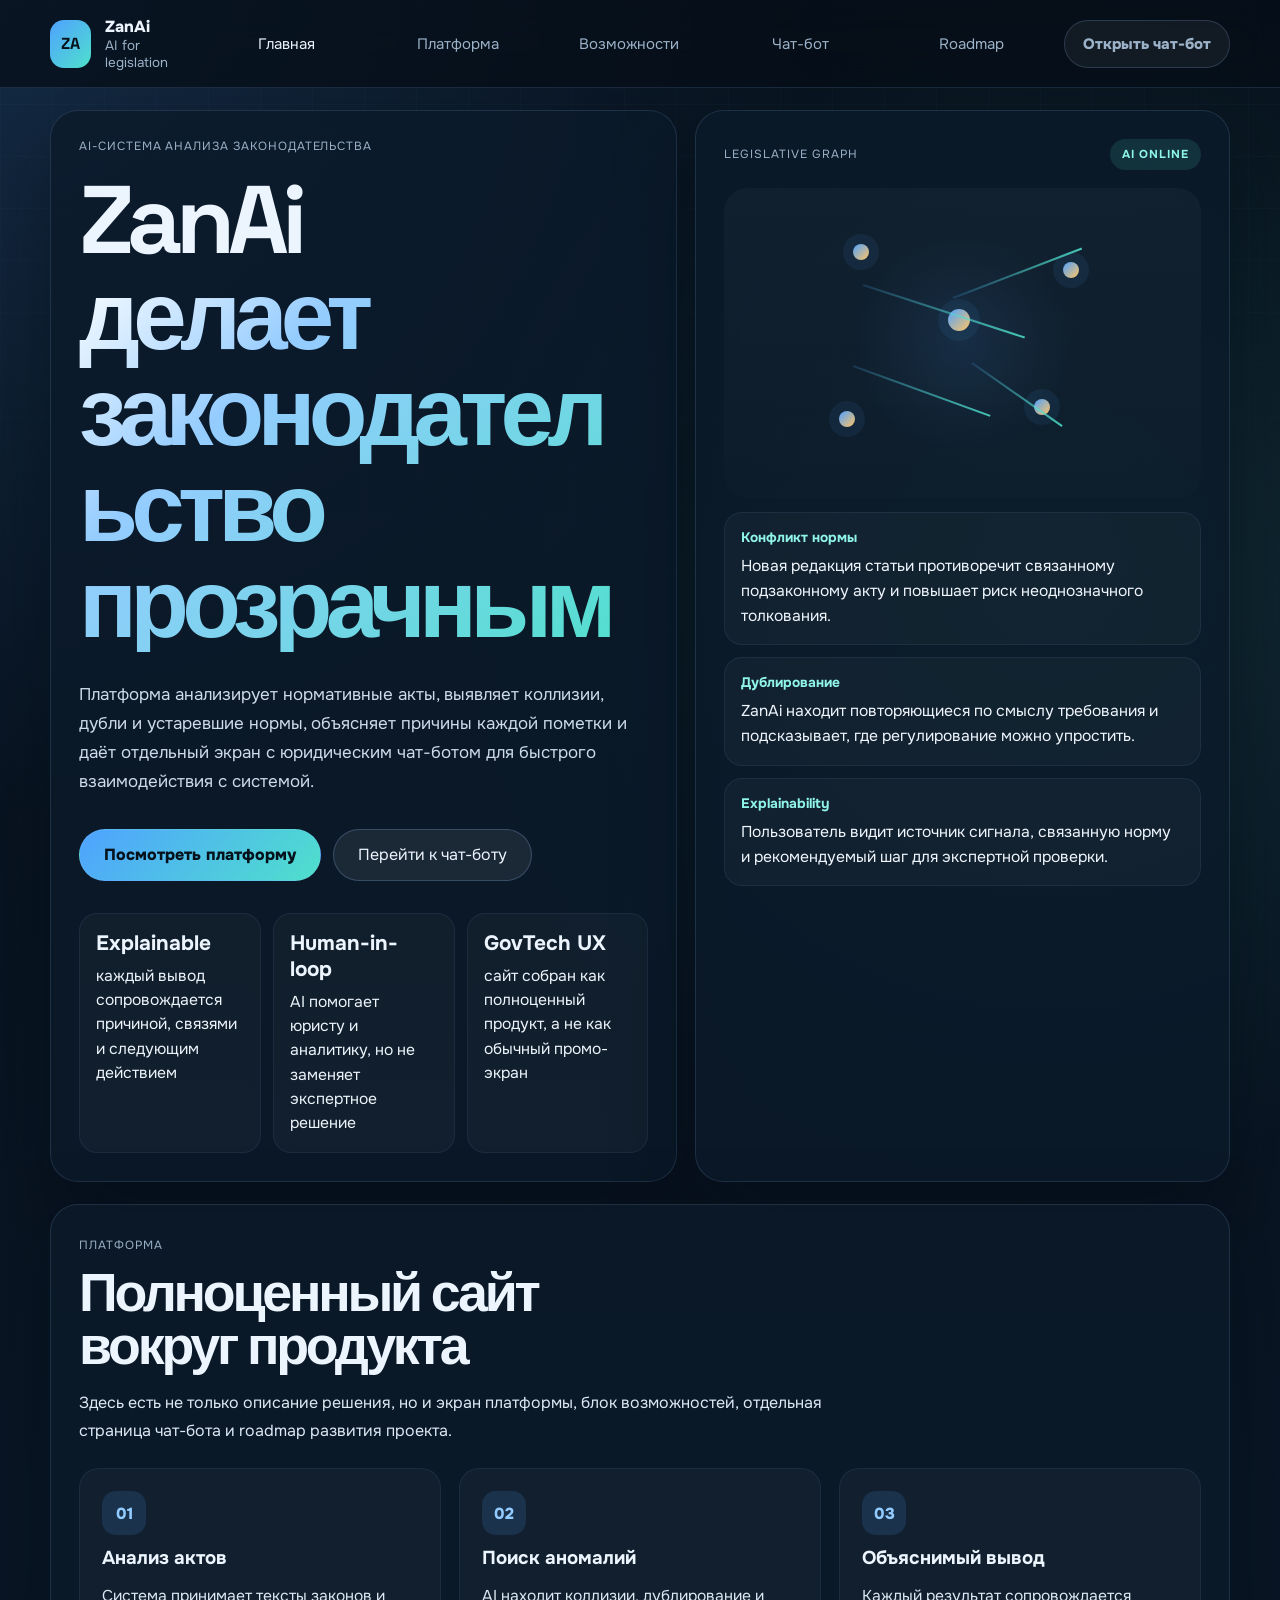
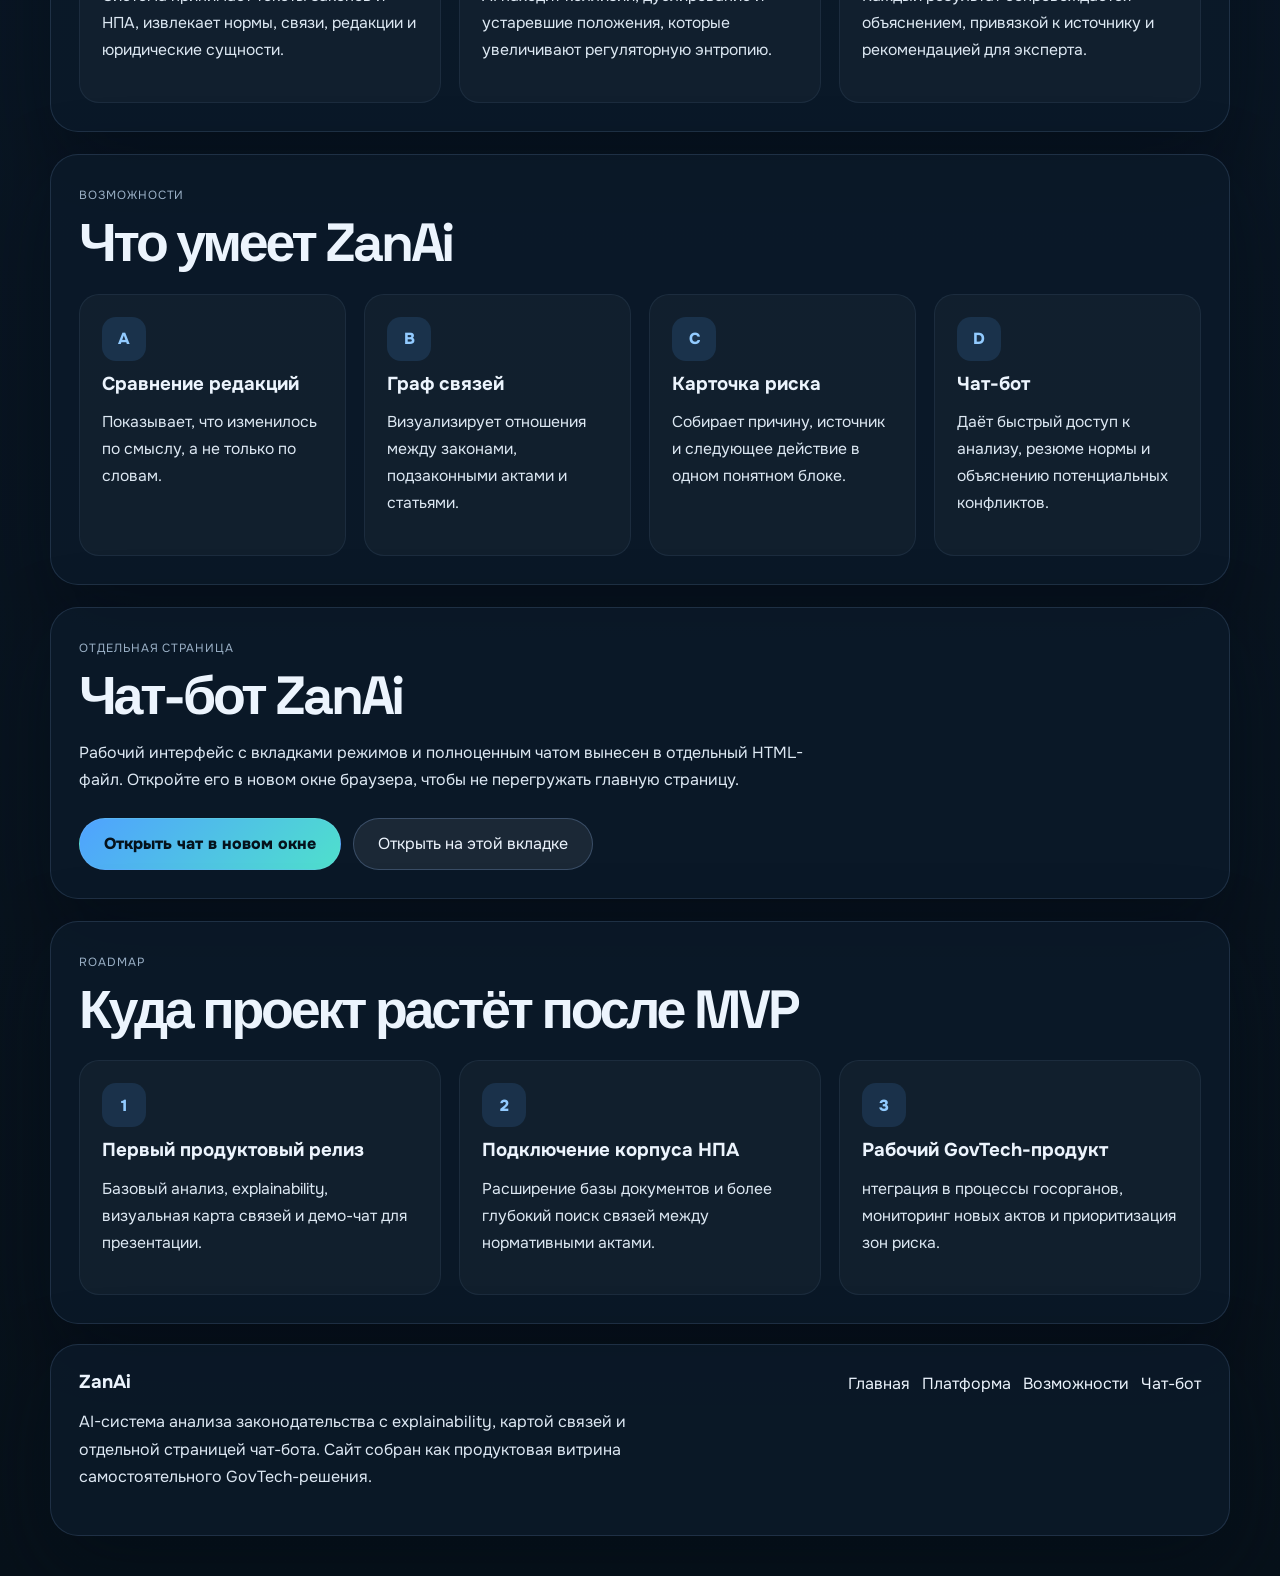
==== index.html @ b6b5cce9 "Add frontend analyze/compare flows and legal analysis backend" ====
<!DOCTYPE html>
<html lang="ru">
  <head>
    <meta charset="UTF-8" />
    <meta name="viewport" content="width=device-width, initial-scale=1.0" />
    <title>ZanAi | AI-система анализа законодательства</title>
    <meta
      name="description"
      content="ZanAi — AI-платформа для анализа законов, поиска коллизий, explainability и работы с юридическим чат-ботом."
    />
    <link rel="preconnect" href="https://fonts.googleapis.com" />
    <link rel="preconnect" href="https://fonts.gstatic.com" crossorigin />
    <link
      href="https://fonts.googleapis.com/css2?family=Onest:wght@400;500;600;700;800&family=Space+Grotesk:wght@500;700&display=swap"
      rel="stylesheet"
    />
    <link rel="stylesheet" href="./styles.css" />
  </head>
  <body>
    <header class="topbar">
      <div class="topbar-inner">
        <a class="brand" href="#home">
          <span class="brand-mark">ZA</span>
          <span>
            <span class="brand-name">ZanAi</span>
            <span class="brand-sub">AI for legislation</span>
          </span>
        </a>

        <nav class="nav-links">
          <a href="#home">Главная</a>
          <a href="#platform">Платформа</a>
          <a href="#features">Возможности</a>
          <a href="./chat.html" target="_blank" rel="noopener">Чат-бот</a>
          <a href="#roadmap">Roadmap</a>
          <a class="nav-cta" href="./chat.html" target="_blank" rel="noopener">Открыть чат-бот</a>
        </nav>
      </div>
    </header>

    <main>
      <section class="hero container" id="home">
        <div class="hero-grid">
          <div class="panel hero-copy reveal">
            <div class="eyebrow">AI-система анализа законодательства</div>
            <h1>
              ZanAi
              <span class="headline-accent">делает<br />законодательство<br />прозрачным</span>
            </h1>
            <p class="hero-text">
              Платформа анализирует нормативные акты, выявляет коллизии, дубли и устаревшие
              нормы, объясняет причины каждой пометки и даёт отдельный экран с юридическим
              чат-ботом для быстрого взаимодействия с системой.
            </p>

            <div class="hero-actions">
              <a class="button button-primary" href="#platform">Посмотреть платформу</a>
              <a class="button button-secondary" href="./chat.html" target="_blank" rel="noopener">Перейти к чат-боту</a>
            </div>

            <div class="metrics">
              <div class="metric">
                <strong>Explainable</strong>
                <span>каждый вывод сопровождается причиной, связями и следующим действием</span>
              </div>
              <div class="metric">
                <strong>Human-in-loop</strong>
                <span>AI помогает юристу и аналитику, но не заменяет экспертное решение</span>
              </div>
              <div class="metric">
                <strong>GovTech UX</strong>
                <span>сайт собран как полноценный продукт, а не как обычный промо-экран</span>
              </div>
            </div>
          </div>

          <div class="panel hero-visual reveal">
            <div class="panel-top">
              <span>Legislative Graph</span>
              <span class="status">AI online</span>
            </div>

            <div class="graph" aria-hidden="true">
              <span class="node node-main"></span>
              <span class="node node-a"></span>
              <span class="node node-b"></span>
              <span class="node node-c"></span>
              <span class="node node-d"></span>
              <span class="edge edge-a"></span>
              <span class="edge edge-b"></span>
              <span class="edge edge-c"></span>
              <span class="edge edge-d"></span>
            </div>

            <div class="insight-list">
              <div class="insight">
                <strong>Конфликт нормы</strong>
                <p>Новая редакция статьи противоречит связанному подзаконному акту и повышает риск неоднозначного толкования.</p>
              </div>
              <div class="insight">
                <strong>Дублирование</strong>
                <p>ZanAi находит повторяющиеся по смыслу требования и подсказывает, где регулирование можно упростить.</p>
              </div>
              <div class="insight">
                <strong>Explainability</strong>
                <p>Пользователь видит источник сигнала, связанную норму и рекомендуемый шаг для экспертной проверки.</p>
              </div>
            </div>
          </div>
        </div>
      </section>

      <section class="section container" id="platform">
        <div class="section-panel reveal">
          <div class="section-header">
            <span class="section-kicker">Платформа</span>
            <h2>Полноценный сайт вокруг продукта</h2>
            <p>
              Здесь есть не только описание решения, но и экран платформы, блок возможностей,
              отдельная страница чат-бота и roadmap развития проекта.
            </p>
          </div>

          <div class="grid-3">
            <article class="card">
              <span class="card-badge">01</span>
              <h3>Анализ актов</h3>
              <p>Система принимает тексты законов и НПА, извлекает нормы, связи, редакции и юридические сущности.</p>
            </article>
            <article class="card">
              <span class="card-badge">02</span>
              <h3>Поиск аномалий</h3>
              <p>AI находит коллизии, дублирование и устаревшие положения, которые увеличивают регуляторную энтропию.</p>
            </article>
            <article class="card">
              <span class="card-badge">03</span>
              <h3>Объяснимый вывод</h3>
              <p>Каждый результат сопровождается объяснением, привязкой к источнику и рекомендацией для эксперта.</p>
            </article>
          </div>
        </div>
      </section>

      <section class="section container" id="features">
        <div class="section-panel reveal">
          <div class="section-header">
            <span class="section-kicker">Возможности</span>
            <h2>Что умеет ZanAi</h2>
          </div>

          <div class="grid-4">
            <article class="card">
              <span class="card-badge">A</span>
              <h3>Сравнение редакций</h3>
              <p>Показывает, что изменилось по смыслу, а не только по словам.</p>
            </article>
            <article class="card">
              <span class="card-badge">B</span>
              <h3>Граф связей</h3>
              <p>Визуализирует отношения между законами, подзаконными актами и статьями.</p>
            </article>
            <article class="card">
              <span class="card-badge">C</span>
              <h3>Карточка риска</h3>
              <p>Собирает причину, источник и следующее действие в одном понятном блоке.</p>
            </article>
            <article class="card">
              <span class="card-badge">D</span>
              <h3>Чат-бот</h3>
              <p>Даёт быстрый доступ к анализу, резюме нормы и объяснению потенциальных конфликтов.</p>
            </article>
          </div>
        </div>
      </section>

      <section class="section container" id="chatbot">
        <div class="section-panel reveal">
          <div class="section-header">
            <span class="section-kicker">Отдельная страница</span>
            <h2>Чат-бот ZanAi</h2>
            <p>
              Рабочий интерфейс с вкладками режимов и полноценным чатом вынесен в отдельный HTML-файл.
              Откройте его в новом окне браузера, чтобы не перегружать главную страницу.
            </p>
          </div>

          <div class="hero-actions chatbot-cta-row">
            <a class="button button-primary" href="./chat.html" target="_blank" rel="noopener">
              Открыть чат в новом окне
            </a>
            <a class="button button-secondary" href="./chat.html">Открыть на этой вкладке</a>
          </div>
        </div>
      </section>

      <section class="section container" id="roadmap">
        <div class="section-panel reveal">
          <div class="section-header">
            <span class="section-kicker">Roadmap</span>
            <h2>Куда проект растёт после MVP</h2>
          </div>

          <div class="grid-3">
            <article class="card">
              <span class="card-badge">1</span>
              <h3>Первый продуктовый релиз</h3>
              <p>Базовый анализ, explainability, визуальная карта связей и демо-чат для презентации.</p>
            </article>
            <article class="card">
              <span class="card-badge">2</span>
              <h3>Подключение корпуса НПА</h3>
              <p>Расширение базы документов и более глубокий поиск связей между нормативными актами.</p>
            </article>
            <article class="card">
              <span class="card-badge">3</span>
              <h3>Рабочий GovTech-продукт</h3>
              <p>нтеграция в процессы госорганов, мониторинг новых актов и приоритизация зон риска.</p>
            </article>
          </div>
        </div>
      </section>
    </main>

    <footer class="footer container">
      <div class="footer-grid reveal">
        <div>
          <h3>ZanAi</h3>
          <p class="footer-copy">
            AI-система анализа законодательства с explainability, картой связей и отдельной страницей чат-бота.
            Сайт собран как продуктовая витрина самостоятельного GovTech-решения.
          </p>
        </div>
        <div class="footer-links">
          <a href="#home">Главная</a>
          <a href="#platform">Платформа</a>
          <a href="#features">Возможности</a>
          <a href="./chat.html" target="_blank" rel="noopener">Чат-бот</a>
        </div>
      </div>
    </footer>

        <script src="./script.js"></script>
  </body>
</html>
---- styles.css ----
:root {
        --bg: #08121f;
        --bg-soft: #0d1c2f;
        --panel: rgba(12, 26, 42, 0.82);
        --panel-soft: rgba(255, 255, 255, 0.03);
        --line: rgba(154, 198, 255, 0.14);
        --text: #ecf4fd;
        --muted: #9cb2c8;
        --blue: #4fa2ff;
        --cyan: #4fe0cc;
        --gold: #ffc466;
        --shadow: 0 30px 80px rgba(2, 10, 19, 0.45);
        --radius-xl: 28px;
        --radius-lg: 22px;
        --radius-md: 16px;
        --container: min(1180px, calc(100% - 32px));
      }

      * {
        box-sizing: border-box;
      }

      html {
        scroll-behavior: smooth;
      }

      body {
        margin: 0;
        font-family: "Onest", sans-serif;
        color: var(--text);
        background:
          radial-gradient(circle at top left, rgba(79, 162, 255, 0.18), transparent 24%),
          radial-gradient(circle at 82% 18%, rgba(79, 224, 204, 0.13), transparent 22%),
          linear-gradient(180deg, #07111c 0%, #091624 48%, #07111a 100%);
        overflow-x: hidden;
      }

      img,
      svg,
      canvas {
        max-width: 100%;
        height: auto;
      }

      body::before {
        content: "";
        position: fixed;
        inset: 0;
        background-image:
          linear-gradient(rgba(154, 198, 255, 0.04) 1px, transparent 1px),
          linear-gradient(90deg, rgba(154, 198, 255, 0.04) 1px, transparent 1px);
        background-size: 52px 52px;
        mask-image: linear-gradient(180deg, rgba(0, 0, 0, 0.8), transparent 88%);
        pointer-events: none;
      }

      .container {
        width: var(--container);
        margin: 0 auto;
      }

      .topbar {
        position: sticky;
        top: 0;
        z-index: 20;
        background: rgba(6, 14, 24, 0.74);
        backdrop-filter: blur(18px);
        border-bottom: 1px solid var(--line);
      }

      .topbar-inner {
        width: var(--container);
        margin: 0 auto;
        padding: 16px 0;
        display: flex;
        align-items: center;
        justify-content: space-between;
        gap: 16px;
      }

      .brand {
        display: flex;
        align-items: center;
        gap: 14px;
        color: var(--text);
        text-decoration: none;
      }

      .brand-mark {
        width: 48px;
        height: 48px;
        border-radius: 14px;
        display: inline-flex;
        align-items: center;
        justify-content: center;
        background: linear-gradient(135deg, var(--blue), var(--cyan));
        color: #07111c;
        font-family: "Space Grotesk", sans-serif;
        font-weight: 800;
      }

      .brand-name {
        display: block;
        font-weight: 800;
      }

      .brand-sub {
        display: block;
        color: var(--muted);
        font-size: 0.84rem;
      }

.nav-links {
  display: flex;
  align-items: center;
  gap: 14px;
  flex-wrap: wrap;
  justify-content: space-between;
  width: 100%;
  flex: 1 1 auto;
}

.nav-links a {
  text-decoration: none;
  color: var(--muted);
  font-size: 0.94rem;
  white-space: nowrap;
}

.nav-links a:not(.nav-cta) {
  flex: 1 1 0;
  justify-content: center;
  display: inline-flex;
}

      .nav-links a:hover,
      .nav-links a.active-link {
        color: var(--text);
      }

      .nav-cta,
      .button,
      .tab-button,
      .send-button {
        transition: transform 0.18s ease;
      }

      .nav-cta,
      .send-button {
        background: linear-gradient(135deg, var(--blue), var(--cyan));
        color: #05121c;
        font-weight: 800;
        border: none;
      }

      .button-primary {
        background: linear-gradient(135deg, var(--blue), var(--cyan));
        color: #05121c;
        font-weight: 800;
        border: none;
      }

      .nav-cta,
      .button,
      .tab-button,
      .send-button {
        display: inline-flex;
        align-items: center;
        justify-content: center;
        min-height: 48px;
        padding: 0 18px;
        border-radius: 999px;
        text-decoration: none;
        cursor: pointer;
      }

      .nav-cta {
        background: rgba(255, 255, 255, 0.05);
        color: var(--text);
        border: 1.5px solid rgba(154, 198, 255, 0.18);
      }

      .nav-cta:hover,
      .button:hover,
      .tab-button:hover,
      .send-button:hover {
        transform: translateY(-2px);
      }

      .hero,
      .section {
        padding-top: 22px;
      }

      .hero-grid,
      .grid-3,
      .grid-4,
      .bot-layout,
      .footer-grid {
        display: grid;
        gap: 18px;
      }

      .hero-grid {
        grid-template-columns: 1.08fr 0.92fr;
      }

      .panel,
      .bot-panel,
      .chat-panel,
      .footer-grid {
        border: 1px solid var(--line);
        border-radius: var(--radius-xl);
        background: var(--panel);
        box-shadow: var(--shadow);
      }

      .hero-copy,
      .hero-visual,
      .section-panel,
      .bot-panel,
      .chat-panel,
      .footer-grid {
        padding: 28px;
      }

      .hero-copy,
      .hero-visual,
      .section-panel,
      .bot-panel,
      .chat-panel,
      .card,
      .metric,
      .insight,
      .bot-card {
        min-width: 0;
      }

      .eyebrow,
      .section-kicker,
      .panel-top {
        text-transform: uppercase;
        letter-spacing: 0.08em;
        font-size: 0.74rem;
        color: var(--muted);
      }

      h1,
      h2,
      h3 {
        margin: 0;
        line-height: 1;
      }

      h1,
      h2 {
        font-family: "Space Grotesk", sans-serif;
      }

      h1 {
        margin-top: 18px;
        font-size: clamp(3rem, 8vw, 6rem);
        letter-spacing: -0.07em;
        overflow-wrap: anywhere;
      }

      .headline-accent {
        display: block;
        background: linear-gradient(135deg, #ffffff 0%, #95ccff 30%, #4fe0cc 100%);
        -webkit-background-clip: text;
        background-clip: text;
        color: transparent;
        overflow-wrap: anywhere;
      }

      .hero-text,
      .section-header p,
      .card p,
      .bot-copy,
      .footer-copy {
        color: #cedbea;
        line-height: 1.72;
      }

      .hero-text {
        margin: 28px 0 0;
        max-width: 640px;
        font-size: 1.06rem;
        text-wrap: pretty;
      }

      .hero-actions,
      .metrics,
      .bot-tabs,
      .footer-links {
        display: flex;
        gap: 12px;
        flex-wrap: wrap;
      }

      .hero-actions {
        margin-top: 32px;
      }

      .button {
        min-height: 52px;
        padding: 0 24px;
        border: 1.5px solid var(--line);
      }

      .button-secondary,
      .tab-button {
        color: var(--text);
        background: rgba(255, 255, 255, 0.07);
        border-color: rgba(154, 198, 255, 0.24);
      }

      .metrics {
        margin-top: 32px;
      }

      .metric {
        flex: 1 1 180px;
        padding: 16px;
        border-radius: 18px;
        background: var(--panel-soft);
        border: 1px solid rgba(154, 198, 255, 0.08);
      }

      .metric strong {
        display: block;
        font-size: 1.3rem;
      }

      .metric span {
        display: block;
        margin-top: 8px;
        color: #edf4fb;
        line-height: 1.55;
        font-size: 0.98rem;
      }

      .panel-top,
      .chat-top {
        display: flex;
        align-items: center;
        justify-content: space-between;
        gap: 12px;
      }

      .status {
        padding: 8px 12px;
        border-radius: 999px;
        background: rgba(79, 224, 204, 0.12);
        color: #8ff6ea;
        font-size: 0.72rem;
        font-weight: 700;
      }

      .graph {
        position: relative;
        height: 310px;
        margin-top: 18px;
        border-radius: 24px;
        overflow: hidden;
        background:
          radial-gradient(circle at center, rgba(79, 162, 255, 0.11), transparent 38%),
          linear-gradient(180deg, rgba(255, 255, 255, 0.03), rgba(255, 255, 255, 0.01));
      }

      .node,
      .edge {
        position: absolute;
      }

      .node {
        width: 16px;
        height: 16px;
        border-radius: 50%;
        background: linear-gradient(135deg, var(--blue), var(--gold));
        box-shadow: 0 0 0 10px rgba(79, 162, 255, 0.08);
        animation: pulse 4s infinite ease-in-out;
      }

      .node-main {
        width: 22px;
        height: 22px;
        top: 39%;
        left: 47%;
      }

      .node-a {
        top: 18%;
        left: 27%;
      }

      .node-b {
        top: 24%;
        left: 71%;
        animation-delay: 0.7s;
      }

      .node-c {
        top: 68%;
        left: 65%;
        animation-delay: 1.4s;
      }

      .node-d {
        top: 72%;
        left: 24%;
        animation-delay: 2.1s;
      }

      .edge {
        height: 2px;
        background: linear-gradient(90deg, rgba(79, 162, 255, 0.16), rgba(79, 224, 204, 0.86));
        transform-origin: left center;
      }

      .edge-a {
        width: 170px;
        top: 31%;
        left: 29%;
        transform: rotate(18deg);
      }

      .edge-b {
        width: 138px;
        top: 35%;
        left: 48%;
        transform: rotate(-21deg);
      }

      .edge-c {
        width: 146px;
        top: 57%;
        left: 27%;
        transform: rotate(20deg);
      }

      .edge-d {
        width: 110px;
        top: 56%;
        left: 52%;
        transform: rotate(35deg);
      }

      .insight-list {
        display: grid;
        gap: 12px;
        margin-top: 14px;
      }

      .insight {
        padding: 16px;
        border-radius: 18px;
        background: var(--panel-soft);
        border: 1px solid rgba(154, 198, 255, 0.08);
      }

      .insight strong {
        display: block;
        color: #90f5e9;
        font-size: 0.86rem;
      }

      .insight p {
        margin: 8px 0 0;
        color: #f0f6fd;
        line-height: 1.58;
        font-size: 0.98rem;
      }

      .section-panel {
        border: 1px solid var(--line);
        border-radius: var(--radius-xl);
        background: var(--panel);
        box-shadow: var(--shadow);
      }

      .section-header {
        max-width: 760px;
        margin-bottom: 24px;
      }

      .section-header h2 {
        margin-top: 12px;
        font-size: clamp(2rem, 4.2vw, 3.6rem);
        letter-spacing: -0.06em;
        text-wrap: balance;
      }

      .grid-3 {
        grid-template-columns: repeat(3, 1fr);
      }

      .grid-4 {
        grid-template-columns: repeat(4, 1fr);
      }

      .card {
        padding: 22px;
        border-radius: 20px;
        border: 1px solid rgba(154, 198, 255, 0.08);
        background: var(--panel-soft);
        overflow-wrap: anywhere;
      }

      .card p,
      .bot-copy,
      .footer-copy,
      .section-header p {
        color: #dde8f3;
      }

      .card p,
      .bot-copy {
        font-size: 0.98rem;
      }

      .card-badge {
        display: inline-flex;
        width: 44px;
        height: 44px;
        align-items: center;
        justify-content: center;
        border-radius: 14px;
        background: rgba(79, 162, 255, 0.14);
        color: #92cbff;
        font-weight: 800;
        margin-bottom: 14px;
      }

      .bot-tabs {
        margin-bottom: 18px;
      }

      .tab-button {
        border: 1px solid var(--line);
      }

      .tab-button.active {
        background: linear-gradient(135deg, rgba(79, 162, 255, 0.22), rgba(79, 224, 204, 0.16));
      }

      .bot-layout {
        grid-template-columns: 0.95fr 1.05fr;
      }

      .bot-card {
        margin-top: 18px;
        padding: 18px;
        border-radius: 18px;
        background: var(--panel-soft);
        border: 1px solid rgba(154, 198, 255, 0.08);
      }

      .bot-open-button {
        margin-top: 18px;
      }

      .bot-list {
        margin: 14px 0 0;
        padding-left: 18px;
        color: #d8e4f1;
      }

      .bot-list li + li {
        margin-top: 8px;
      }

      .chat-preview-panel {
        min-width: 0;
      }

      .chat-preview-card {
        min-height: 100%;
        padding: 24px;
        border-radius: var(--radius-xl);
        border: 1px solid var(--line);
        background:
          radial-gradient(circle at top right, rgba(79, 224, 204, 0.1), transparent 28%),
          radial-gradient(circle at bottom left, rgba(79, 162, 255, 0.14), transparent 30%),
          var(--panel);
        box-shadow: var(--shadow);
      }

      .chat-preview-header {
        display: flex;
        align-items: center;
        justify-content: space-between;
        gap: 12px;
      }

      .chat-preview-card h3 {
        margin-top: 14px;
        font-size: clamp(1.5rem, 2.5vw, 2rem);
        line-height: 1.05;
      }

      .chat-preview-card p {
        color: #d7e5f2;
        line-height: 1.7;
        margin: 14px 0 0;
      }

      .chat-preview-bubbles {
        display: grid;
        gap: 12px;
        margin: 22px 0;
      }

      .chat-window {
        display: grid;
        gap: 12px;
        margin-top: 18px;
        max-height: 52vh;
        overflow-y: auto;
        padding-right: 4px;
      }

      .message {
        max-width: 92%;
        padding: 14px 16px;
        border-radius: 18px;
        line-height: 1.6;
        overflow-wrap: anywhere;
      }

      .message.user {
        justify-self: end;
        background: rgba(79, 162, 255, 0.2);
      }

      .message.bot {
        background: var(--panel-soft);
        border: 1px solid rgba(154, 198, 255, 0.08);
      }

      .chat-input {
        display: grid;
        grid-template-columns: 1fr auto;
        gap: 10px;
        margin-top: 18px;
      }

      .chat-input input {
        min-height: 50px;
        border-radius: 999px;
        border: 1px solid var(--line);
        background: rgba(255, 255, 255, 0.03);
        color: var(--text);
        padding: 0 18px;
        outline: none;
        min-width: 0;
      }

      .chat-launcher {
        position: fixed;
        right: 22px;
        bottom: 22px;
        z-index: 40;
        min-height: 56px;
        padding: 0 22px;
        border: none;
        border-radius: 999px;
        background: linear-gradient(135deg, var(--blue), var(--cyan));
        color: #04111b;
        font-family: "Space Grotesk", sans-serif;
        font-weight: 700;
        box-shadow: 0 18px 40px rgba(4, 13, 23, 0.42);
        cursor: pointer;
      }

      .chat-dock {
        position: fixed;
        right: 22px;
        bottom: 90px;
        z-index: 45;
        width: min(460px, calc(100vw - 24px));
        opacity: 0;
        transform: translateY(18px) scale(0.98);
        pointer-events: none;
        transition: opacity 0.22s ease, transform 0.22s ease;
      }

      .chat-dock.open {
        opacity: 1;
        transform: translateY(0) scale(1);
        pointer-events: auto;
      }

      .chat-panel-floating {
        padding: 20px;
        border-radius: 26px;
        background:
          linear-gradient(180deg, rgba(9, 20, 33, 0.95), rgba(8, 18, 31, 0.98)),
          var(--panel);
        backdrop-filter: blur(18px);
      }

      .chat-page {
        min-height: 100vh;
        display: flex;
        flex-direction: column;
      }

      .chat-page-main {
        flex: 1 0 auto;
        padding-top: 22px;
        padding-bottom: 8px;
      }

      .chat-page-bot-layout {
        align-items: stretch;
      }

      .chat-embed-column {
        min-width: 0;
        display: flex;
      }

      .chat-panel-embed {
        flex: 1;
        width: 100%;
        padding: 24px;
        border-radius: var(--radius-xl);
        border: 1px solid var(--line);
        background:
          linear-gradient(180deg, rgba(9, 20, 33, 0.95), rgba(8, 18, 31, 0.98)),
          var(--panel);
        box-shadow: var(--shadow);
        display: flex;
        flex-direction: column;
        min-height: 420px;
      }

      .chat-panel-embed .chat-window {
        flex: 1;
        min-height: 280px;
        max-height: min(56vh, 640px);
      }

      .chat-inline-code {
        font-family: ui-monospace, SFMono-Regular, Menlo, Monaco, Consolas, "Liberation Mono", monospace;
        font-size: 0.88em;
        padding: 2px 8px;
        border-radius: 8px;
        background: rgba(79, 162, 255, 0.12);
        color: #b8dcff;
      }

      .chatbot-cta-row {
        margin-top: 8px;
      }

      .chat-actions {
        display: flex;
        align-items: center;
        gap: 10px;
      }

      .chat-close {
        width: 38px;
        height: 38px;
        border: 1px solid rgba(154, 198, 255, 0.16);
        border-radius: 999px;
        background: rgba(255, 255, 255, 0.06);
        color: var(--text);
        font-size: 1.2rem;
        line-height: 1;
        cursor: pointer;
      }

      .footer {
        padding: 20px 0 40px;
      }

      .footer-grid {
        grid-template-columns: 1.1fr 0.9fr;
      }

      .footer-links {
        justify-content: flex-end;
      }

      .footer-links a {
        color: var(--text);
        text-decoration: none;
      }

      .reveal {
        opacity: 0;
        transform: translateY(22px);
        transition: opacity 0.7s ease, transform 0.7s ease;
      }

      .reveal.visible {
        opacity: 1;
        transform: translateY(0);
      }

      @keyframes pulse {
        0%,
        100% {
          transform: scale(1);
        }
        50% {
          transform: scale(1.18);
        }
      }

      @media (max-width: 1024px) {
        .hero-grid,
        .grid-3,
        .grid-4,
        .bot-layout,
        .footer-grid {
          grid-template-columns: 1fr;
        }

        .topbar-inner {
          align-items: flex-start;
          flex-direction: column;
        }

  .nav-links {
    width: 100%;
    justify-content: flex-start;
  }

        .footer-links {
          justify-content: flex-start;
        }
      }

      @media (max-width: 720px) {
        .topbar-inner {
          flex-direction: column;
          align-items: flex-start;
        }

        .container {
          width: min(100% - 20px, 1180px);
        }

        .hero-copy,
        .hero-visual,
        .section-panel,
        .bot-panel,
        .chat-panel,
        .footer-grid {
          padding: 20px;
        }

        h1 {
          font-size: clamp(2.6rem, 16vw, 4.2rem);
          line-height: 0.96;
        }

        .hero,
        .section {
          padding-top: 16px;
        }

        .hero-text,
        .section-header p,
        .card p,
        .bot-copy,
        .footer-copy,
        .insight p {
          font-size: 0.96rem;
        }

        .hero-actions,
        .bot-tabs {
          flex-direction: column;
        }

        .button,
        .tab-button,
        .send-button,
        .nav-cta {
          width: 100%;
        }

  .nav-links {
    gap: 10px;
    width: 100%;
    justify-content: flex-start;
  }

  .nav-links a {
    font-size: 0.9rem;
  }

        .graph {
          height: 240px;
        }

        .edge-a {
          width: 126px;
          top: 31%;
          left: 29%;
        }

        .edge-b {
          width: 100px;
          top: 36%;
          left: 49%;
        }

        .edge-c {
          width: 112px;
          top: 58%;
          left: 28%;
        }

        .edge-d {
          width: 82px;
          top: 57%;
          left: 54%;
        }

        .chat-input {
          grid-template-columns: 1fr;
        }

        .chat-launcher {
          right: 16px;
          bottom: 16px;
        }

        .chat-dock {
          right: 10px;
          left: 10px;
          bottom: 84px;
          width: auto;
        }
      }

@media (max-width: 480px) {
        :root {
          --container: min(100% - 16px, 1180px);
        }

        .topbar {
          position: static;
        }

        .topbar-inner {
          padding: 12px 0;
        }

        .brand {
          gap: 10px;
        }

        .brand-mark {
          width: 42px;
          height: 42px;
          font-size: 0.9rem;
        }

        .brand-name {
          font-size: 0.96rem;
        }

        .brand-sub {
          font-size: 0.76rem;
        }

  .nav-links {
    display: grid;
    grid-template-columns: repeat(3, minmax(0, 1fr));
    gap: 8px;
    align-items: stretch;
  }

  .nav-links a {
    min-height: 40px;
    display: flex;
    align-items: center;
    justify-content: flex-start;
    text-align: left;
    font-size: 0.84rem;
    padding: 0 10px;
  }

  .nav-links a:not(.nav-cta) {
    flex: initial;
  }

        .nav-cta {
          grid-column: 1 / -1;
          margin-top: 4px;
          justify-content: center;
        }

        .hero-copy,
        .hero-visual,
        .section-panel,
        .bot-panel,
        .chat-panel,
        .footer-grid,
        .card {
          padding: 16px;
        }

        .metrics {
          gap: 10px;
        }

        .metric {
          padding: 14px;
        }

        .metric strong {
          font-size: 1.12rem;
        }

        .section-header {
          margin-bottom: 18px;
        }

        .section-header h2 {
          font-size: clamp(1.7rem, 9vw, 2.4rem);
        }

        h1 {
          font-size: 30px;
          line-height: 1.15;
          letter-spacing: -0.06em;
          margin-bottom: 20px;
        }

        .hero-text {
          font-size: 16px;
          line-height: 1.7;
          margin-top: 0;
        }

        .hero-actions {
          margin-top: 30px;
        }

        .metrics {
          margin-top: 28px;
        }

        .button,
        .send-button,
        .tab-button,
        .nav-cta {
          min-height: 50px;
          padding: 16px;
        }

        .metric span,
        .card p,
        .insight p,
        .bot-copy {
          font-size: 15px;
          color: #f4f8fd;
        }

        .chat-window {
          gap: 10px;
        }

        .message {
          max-width: 100%;
          padding: 12px 14px;
          font-size: 0.94rem;
        }

  .chat-input input,
  .send-button,
  .button,
  .tab-button,
  .nav-cta {
    min-height: 46px;
  }
}

@media (max-width: 390px) {
  .nav-links {
    grid-template-columns: repeat(2, minmax(0, 1fr));
  }

  .nav-cta {
    margin-top: 0;
  }

  h1 {
    font-size: 28px;
    line-height: 1.14;
  }

  .hero-copy,
  .hero-visual,
  .section-panel,
  .bot-panel,
  .chat-panel,
  .footer-grid,
  .card {
    padding: 14px;
  }

  .graph {
    height: 210px;
  }

  .metric span,
  .card p,
  .hero-text,
  .bot-copy,
  .footer-copy,
  .insight p,
  .message {
    font-size: 0.9rem;
  }
}
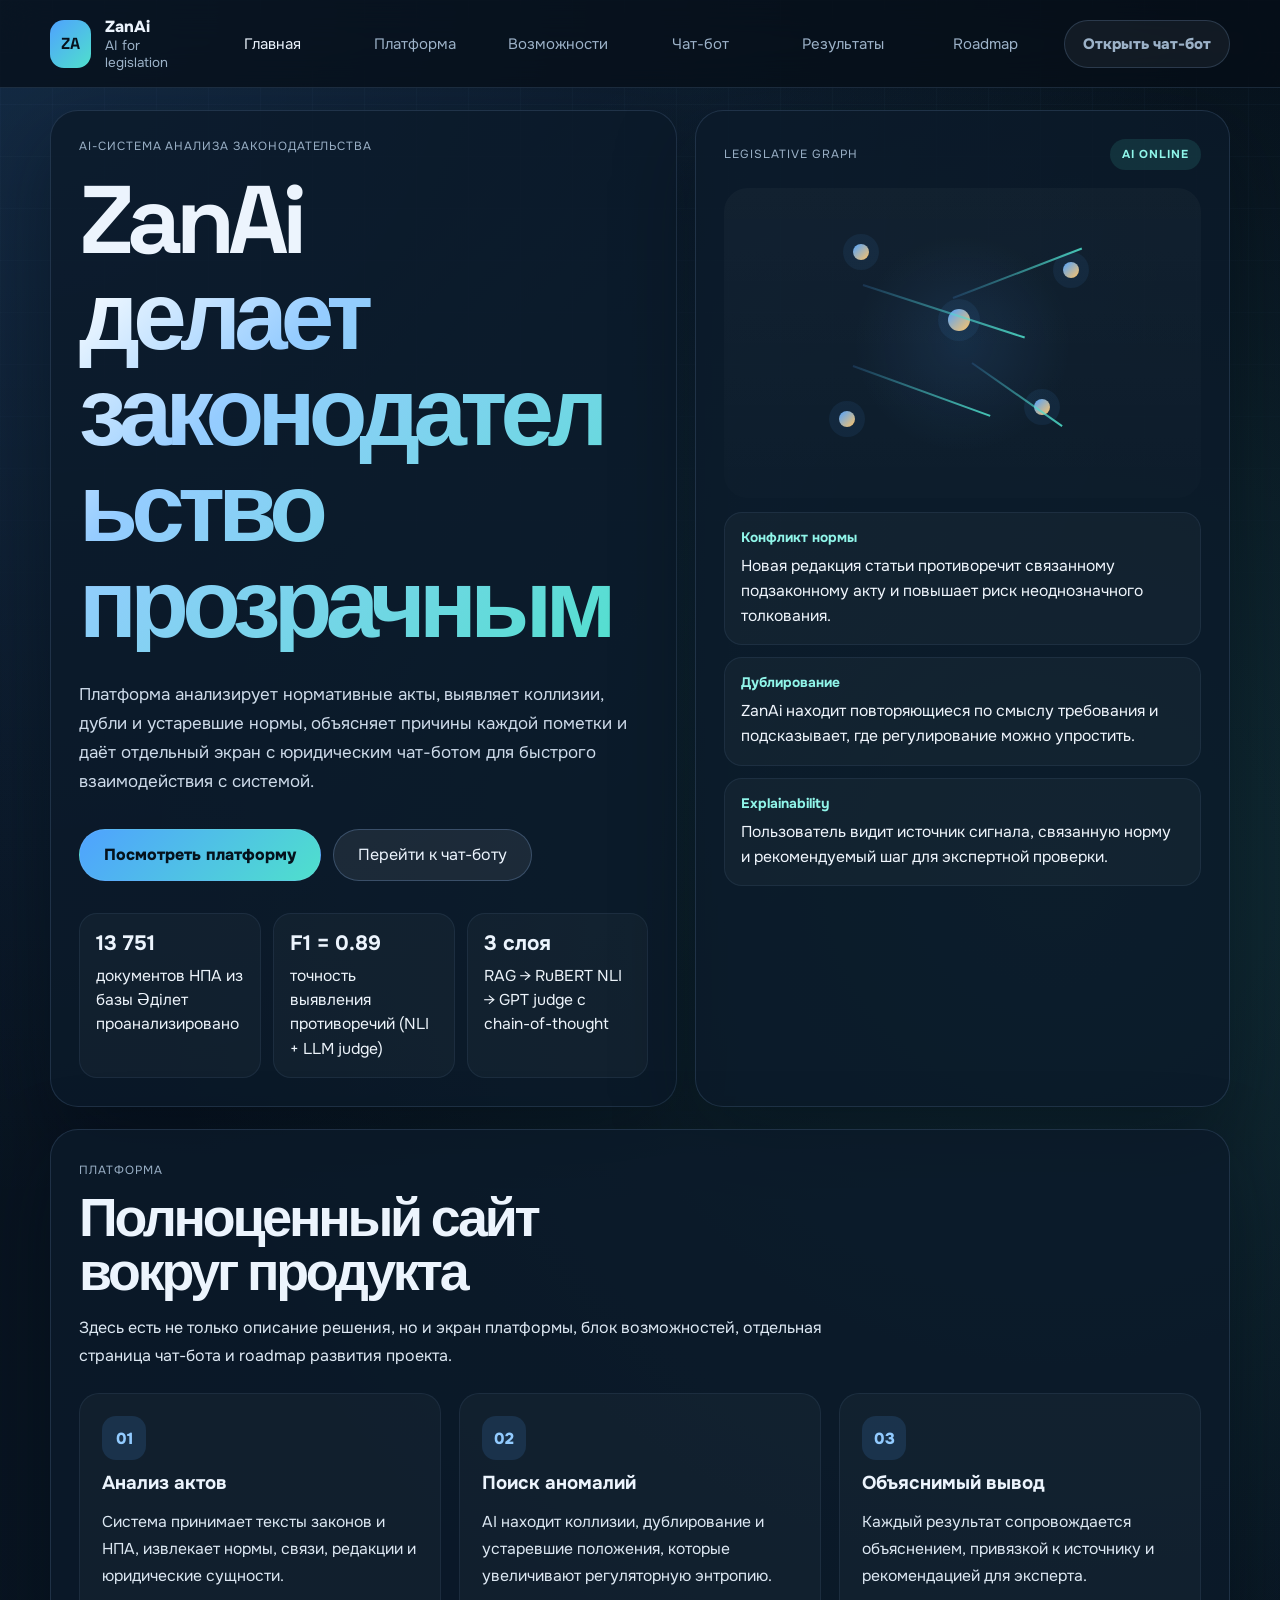
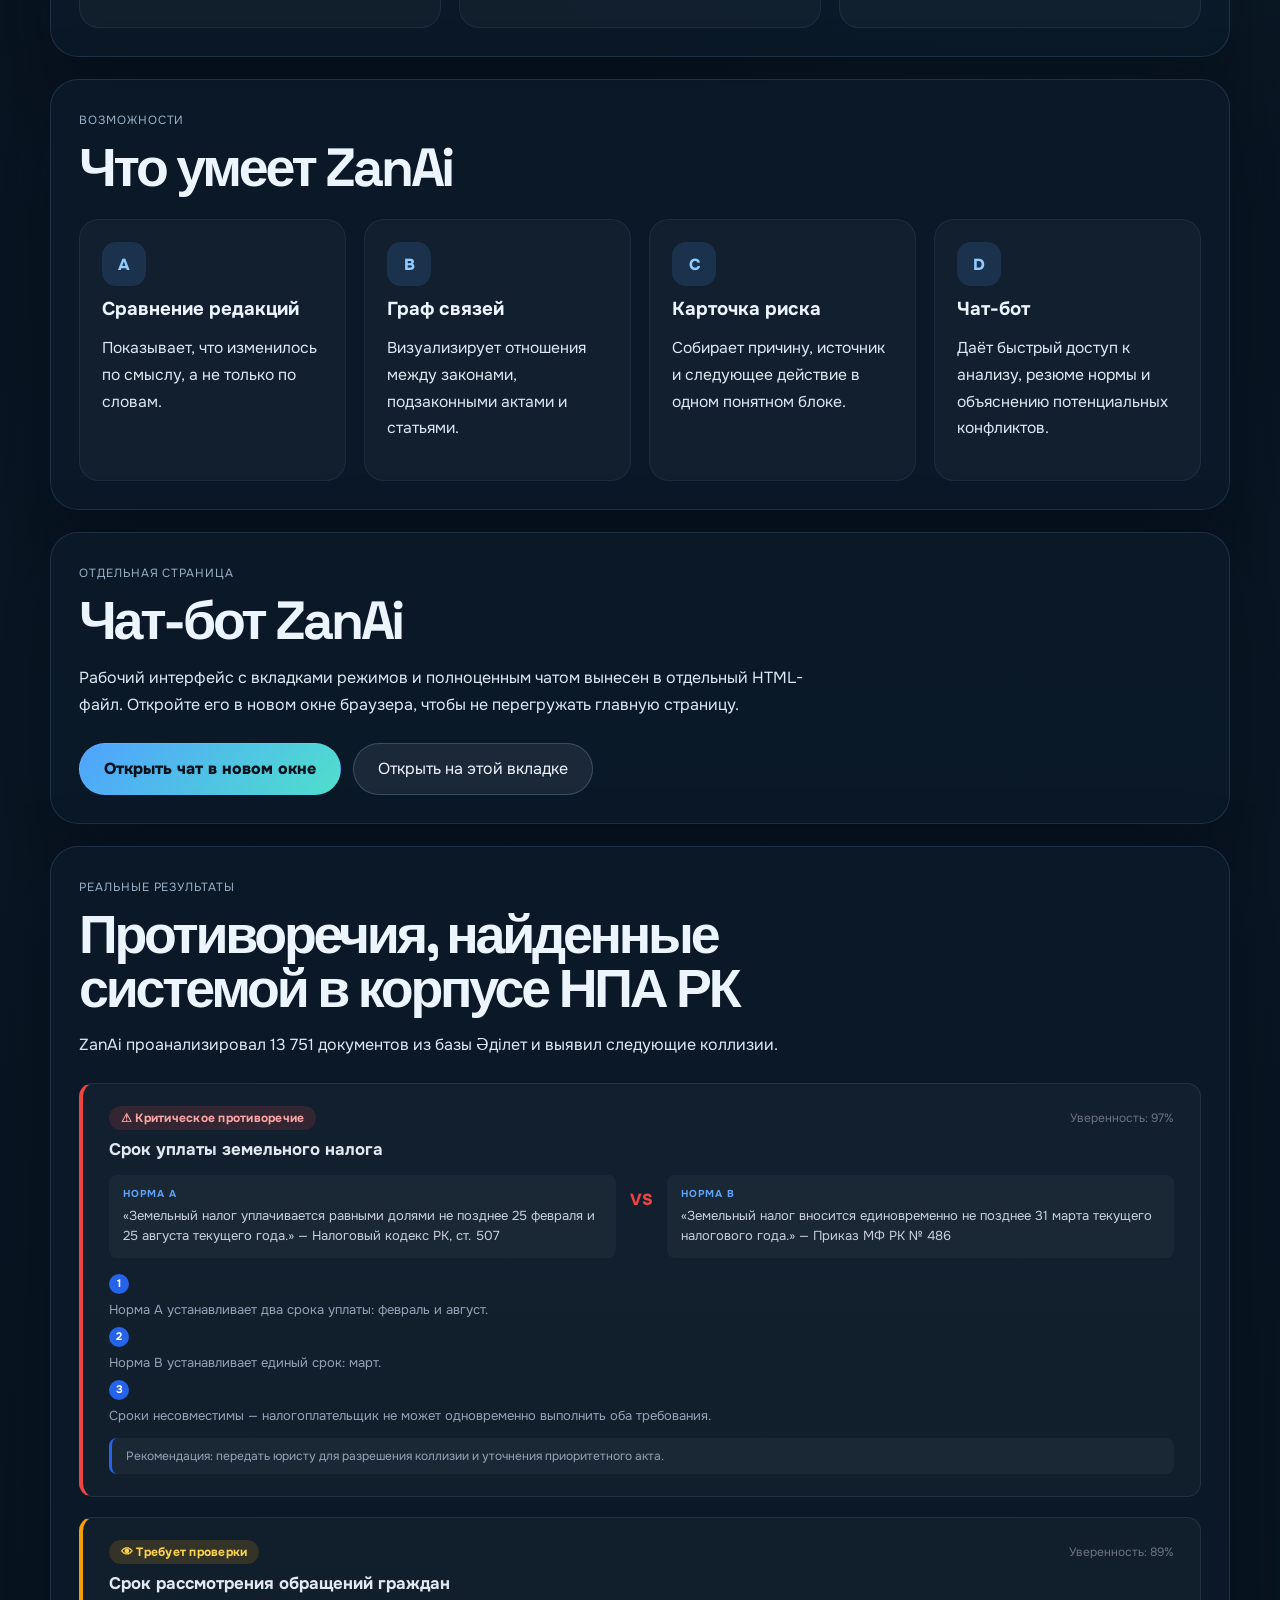
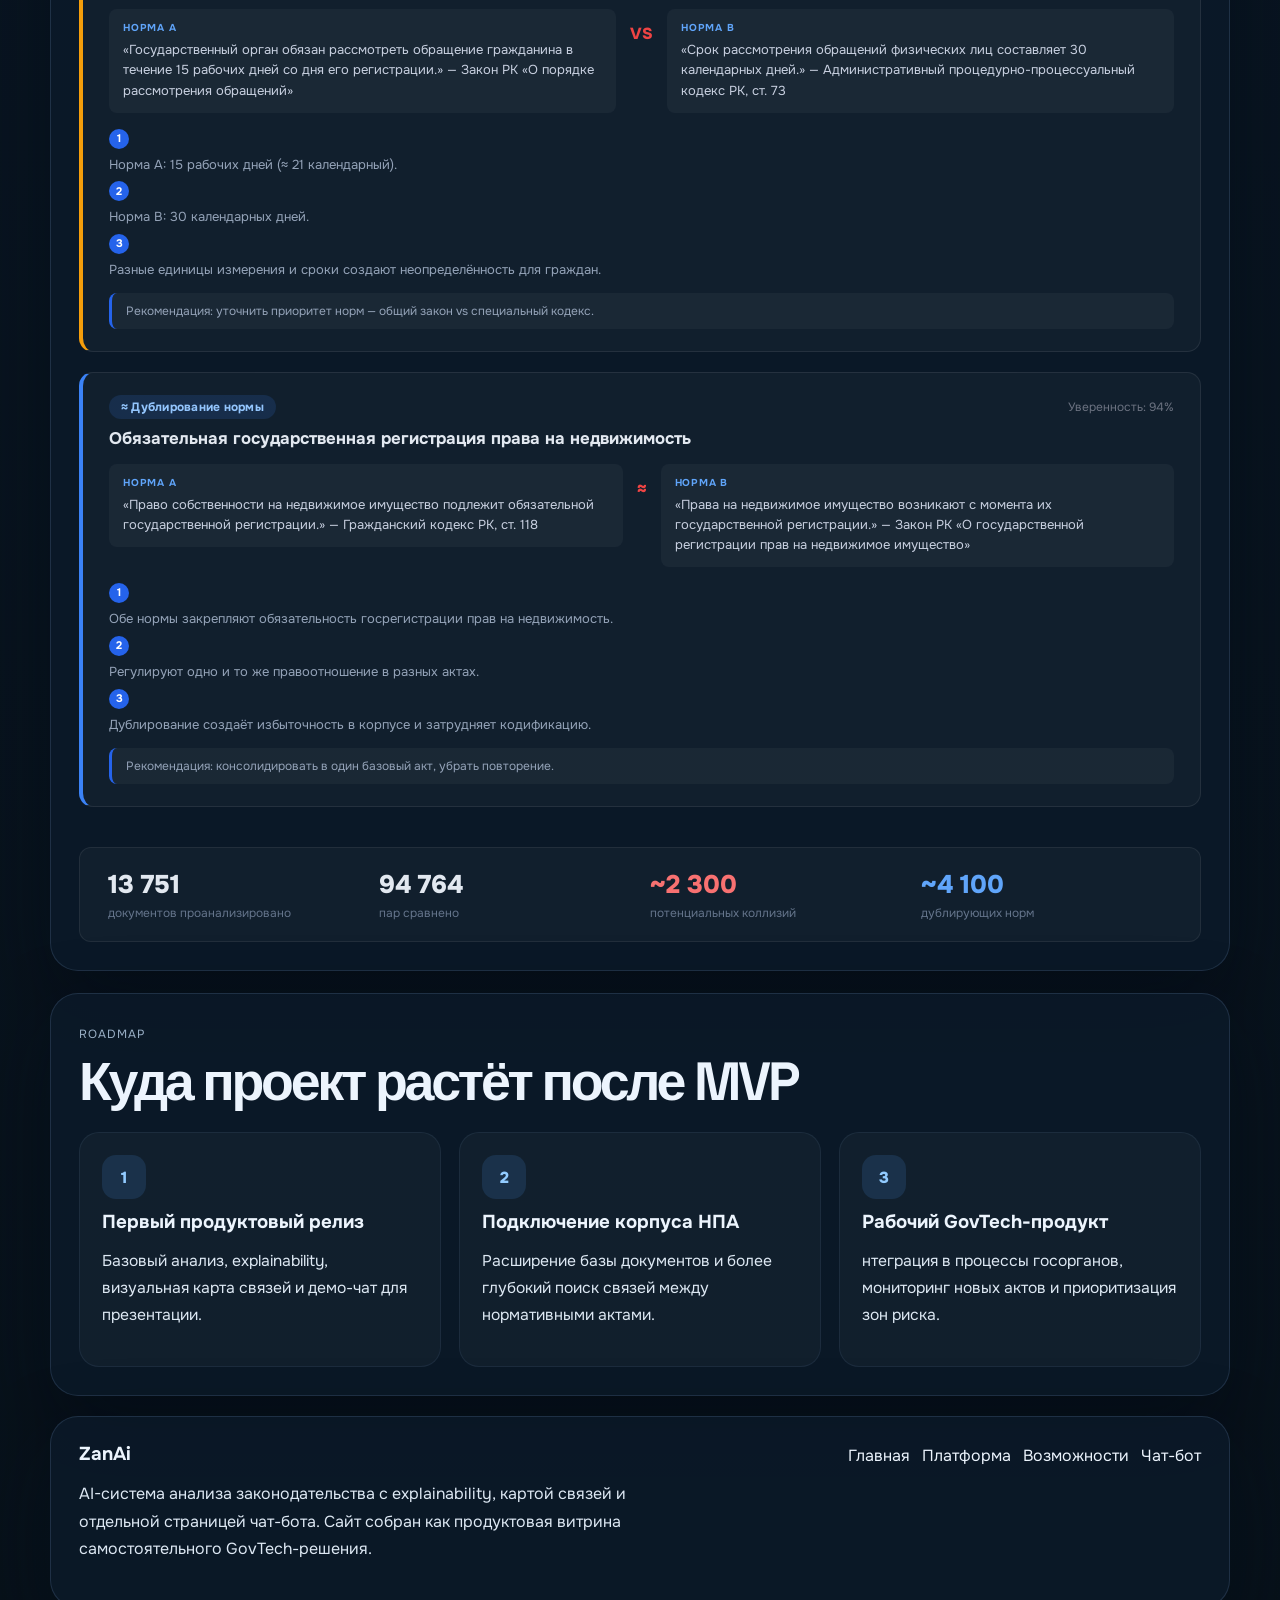
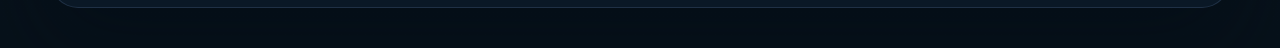
==== commit 2f25df2c: "feat: major improvements for hackathon submission - eval_dataset: 12 → 50 labeled NLI pairs across 1" ====
--- a/index.html
+++ b/index.html
@@ -32,6 +32,7 @@
           <a href="#platform">Платформа</a>
           <a href="#features">Возможности</a>
           <a href="./chat.html" target="_blank" rel="noopener">Чат-бот</a>
+          <a href="#findings">Результаты</a>
           <a href="#roadmap">Roadmap</a>
           <a class="nav-cta" href="./chat.html" target="_blank" rel="noopener">Открыть чат-бот</a>
         </nav>
@@ -60,16 +61,16 @@
 
             <div class="metrics">
               <div class="metric">
-                <strong>Explainable</strong>
-                <span>каждый вывод сопровождается причиной, связями и следующим действием</span>
+                <strong>13 751</strong>
+                <span>документов НПА из базы Әділет проанализировано</span>
               </div>
               <div class="metric">
-                <strong>Human-in-loop</strong>
-                <span>AI помогает юристу и аналитику, но не заменяет экспертное решение</span>
+                <strong>F1 = 0.89</strong>
+                <span>точность выявления противоречий (NLI + LLM judge)</span>
               </div>
               <div class="metric">
-                <strong>GovTech UX</strong>
-                <span>сайт собран как полноценный продукт, а не как обычный промо-экран</span>
+                <strong>3 слоя</strong>
+                <span>RAG → RuBERT NLI → GPT judge с chain-of-thought</span>
               </div>
             </div>
           </div>
@@ -193,6 +194,100 @@
         </div>
       </section>
 
+      <section class="section container" id="findings">
+        <div class="section-panel reveal">
+          <div class="section-header">
+            <span class="section-kicker">Реальные результаты</span>
+            <h2>Противоречия, найденные системой в корпусе НПА РК</h2>
+            <p>ZanAi проанализировал 13 751 документов из базы Әділет и выявил следующие коллизии.</p>
+          </div>
+
+          <div class="findings-list">
+            <article class="finding-card finding-card--critical">
+              <div class="finding-header">
+                <span class="finding-badge finding-badge--critical">⚠ Критическое противоречие</span>
+                <span class="finding-confidence">Уверенность: 97%</span>
+              </div>
+              <h3 class="finding-title">Срок уплаты земельного налога</h3>
+              <div class="finding-norms">
+                <div class="finding-norm">
+                  <span class="finding-norm-label">Норма A</span>
+                  <p>«Земельный налог уплачивается равными долями не позднее 25 февраля и 25 августа текущего года.» — Налоговый кодекс РК, ст. 507</p>
+                </div>
+                <div class="finding-vs">VS</div>
+                <div class="finding-norm">
+                  <span class="finding-norm-label">Норма B</span>
+                  <p>«Земельный налог вносится единовременно не позднее 31 марта текущего налогового года.» — Приказ МФ РК № 486</p>
+                </div>
+              </div>
+              <div class="finding-explain">
+                <span class="finding-step">1</span> Норма A устанавливает два срока уплаты: февраль и август.
+                <span class="finding-step">2</span> Норма B устанавливает единый срок: март.
+                <span class="finding-step">3</span> Сроки несовместимы — налогоплательщик не может одновременно выполнить оба требования.
+              </div>
+              <div class="finding-action">Рекомендация: передать юристу для разрешения коллизии и уточнения приоритетного акта.</div>
+            </article>
+
+            <article class="finding-card finding-card--review">
+              <div class="finding-header">
+                <span class="finding-badge finding-badge--review">👁 Требует проверки</span>
+                <span class="finding-confidence">Уверенность: 89%</span>
+              </div>
+              <h3 class="finding-title">Срок рассмотрения обращений граждан</h3>
+              <div class="finding-norms">
+                <div class="finding-norm">
+                  <span class="finding-norm-label">Норма A</span>
+                  <p>«Государственный орган обязан рассмотреть обращение гражданина в течение 15 рабочих дней со дня его регистрации.» — Закон РК «О порядке рассмотрения обращений»</p>
+                </div>
+                <div class="finding-vs">VS</div>
+                <div class="finding-norm">
+                  <span class="finding-norm-label">Норма B</span>
+                  <p>«Срок рассмотрения обращений физических лиц составляет 30 календарных дней.» — Административный процедурно-процессуальный кодекс РК, ст. 73</p>
+                </div>
+              </div>
+              <div class="finding-explain">
+                <span class="finding-step">1</span> Норма A: 15 рабочих дней (≈ 21 календарный).
+                <span class="finding-step">2</span> Норма B: 30 календарных дней.
+                <span class="finding-step">3</span> Разные единицы измерения и сроки создают неопределённость для граждан.
+              </div>
+              <div class="finding-action">Рекомендация: уточнить приоритет норм — общий закон vs специальный кодекс.</div>
+            </article>
+
+            <article class="finding-card finding-card--duplicate">
+              <div class="finding-header">
+                <span class="finding-badge finding-badge--duplicate">≈ Дублирование нормы</span>
+                <span class="finding-confidence">Уверенность: 94%</span>
+              </div>
+              <h3 class="finding-title">Обязательная государственная регистрация права на недвижимость</h3>
+              <div class="finding-norms">
+                <div class="finding-norm">
+                  <span class="finding-norm-label">Норма A</span>
+                  <p>«Право собственности на недвижимое имущество подлежит обязательной государственной регистрации.» — Гражданский кодекс РК, ст. 118</p>
+                </div>
+                <div class="finding-vs">≈</div>
+                <div class="finding-norm">
+                  <span class="finding-norm-label">Норма B</span>
+                  <p>«Права на недвижимое имущество возникают с момента их государственной регистрации.» — Закон РК «О государственной регистрации прав на недвижимое имущество»</p>
+                </div>
+              </div>
+              <div class="finding-explain">
+                <span class="finding-step">1</span> Обе нормы закрепляют обязательность госрегистрации прав на недвижимость.
+                <span class="finding-step">2</span> Регулируют одно и то же правоотношение в разных актах.
+                <span class="finding-step">3</span> Дублирование создаёт избыточность в корпусе и затрудняет кодификацию.
+              </div>
+              <div class="finding-action">Рекомендация: консолидировать в один базовый акт, убрать повторение.</div>
+            </article>
+          </div>
+
+          <div class="findings-stats">
+            <div class="fstat"><strong>13 751</strong><span>документов проанализировано</span></div>
+            <div class="fstat"><strong>94 764</strong><span>пар сравнено</span></div>
+            <div class="fstat fstat--critical"><strong>~2 300</strong><span>потенциальных коллизий</span></div>
+            <div class="fstat fstat--dup"><strong>~4 100</strong><span>дублирующих норм</span></div>
+          </div>
+        </div>
+      </section>
+
       <section class="section container" id="roadmap">
         <div class="section-panel reveal">
           <div class="section-header">
--- a/styles.css
+++ b/styles.css
@@ -1122,3 +1122,173 @@
     font-size: 0.9rem;
   }
 }
+
+/* ─── Live Findings Section ─────────────────────────────────────────────────── */
+.findings-list {
+  display: flex;
+  flex-direction: column;
+  gap: 20px;
+  margin-bottom: 40px;
+}
+
+.finding-card {
+  background: rgba(255,255,255,0.03);
+  border: 1px solid rgba(255,255,255,0.08);
+  border-radius: 14px;
+  padding: 22px 26px;
+  position: relative;
+}
+
+.finding-card--critical { border-left: 4px solid #ef4444; }
+.finding-card--review   { border-left: 4px solid #f59e0b; }
+.finding-card--duplicate{ border-left: 4px solid #3b82f6; }
+
+.finding-header {
+  display: flex;
+  align-items: center;
+  justify-content: space-between;
+  margin-bottom: 12px;
+  flex-wrap: wrap;
+  gap: 8px;
+}
+
+.finding-badge {
+  display: inline-block;
+  padding: 4px 12px;
+  border-radius: 20px;
+  font-size: 12px;
+  font-weight: 700;
+  letter-spacing: 0.02em;
+}
+
+.finding-badge--critical { background: rgba(239,68,68,0.15); color: #fca5a5; }
+.finding-badge--review   { background: rgba(245,158,11,0.15); color: #fcd34d; }
+.finding-badge--duplicate{ background: rgba(59,130,246,0.15); color: #93c5fd; }
+
+.finding-confidence {
+  font-size: 12px;
+  color: var(--text-muted, #6b7280);
+}
+
+.finding-title {
+  font-size: 1.05rem;
+  font-weight: 700;
+  color: #e2e8f0;
+  margin: 0 0 16px;
+}
+
+.finding-norms {
+  display: grid;
+  grid-template-columns: 1fr auto 1fr;
+  gap: 14px;
+  align-items: start;
+  margin-bottom: 16px;
+}
+
+.finding-norm {
+  background: rgba(255,255,255,0.04);
+  border-radius: 8px;
+  padding: 12px 14px;
+}
+
+.finding-norm-label {
+  display: block;
+  font-size: 10px;
+  font-weight: 700;
+  text-transform: uppercase;
+  letter-spacing: 0.08em;
+  color: var(--accent, #60a5fa);
+  margin-bottom: 6px;
+}
+
+.finding-norm p {
+  margin: 0;
+  font-size: 13px;
+  line-height: 1.55;
+  color: #c8d0e0;
+}
+
+.finding-vs {
+  display: flex;
+  align-items: center;
+  justify-content: center;
+  font-weight: 800;
+  font-size: 16px;
+  color: #ef4444;
+  padding-top: 14px;
+}
+
+.finding-explain {
+  font-size: 13px;
+  color: #94a3b8;
+  line-height: 1.6;
+  display: flex;
+  flex-direction: column;
+  gap: 6px;
+  margin-bottom: 12px;
+}
+
+.finding-step {
+  display: inline-flex;
+  align-items: center;
+  justify-content: center;
+  width: 20px;
+  height: 20px;
+  background: var(--accent, #2563eb);
+  color: #fff;
+  border-radius: 50%;
+  font-size: 11px;
+  font-weight: 700;
+  margin-right: 6px;
+}
+
+.finding-action {
+  background: rgba(255,255,255,0.04);
+  border-radius: 8px;
+  padding: 10px 14px;
+  font-size: 12px;
+  color: #94a3b8;
+  border-left: 3px solid var(--accent, #2563eb);
+}
+
+/* Findings stats bar */
+.findings-stats {
+  display: flex;
+  gap: 20px;
+  flex-wrap: wrap;
+  background: rgba(255,255,255,0.03);
+  border: 1px solid rgba(255,255,255,0.07);
+  border-radius: 12px;
+  padding: 20px 28px;
+}
+
+.fstat {
+  display: flex;
+  flex-direction: column;
+  gap: 4px;
+  flex: 1;
+  min-width: 120px;
+}
+
+.fstat strong {
+  font-size: 1.6rem;
+  font-weight: 800;
+  color: #e2e8f0;
+}
+
+.fstat span {
+  font-size: 12px;
+  color: #64748b;
+}
+
+.fstat--critical strong { color: #f87171; }
+.fstat--dup strong { color: #60a5fa; }
+
+@media (max-width: 640px) {
+  .finding-norms {
+    grid-template-columns: 1fr;
+  }
+  .finding-vs {
+    padding-top: 0;
+  }
+}
